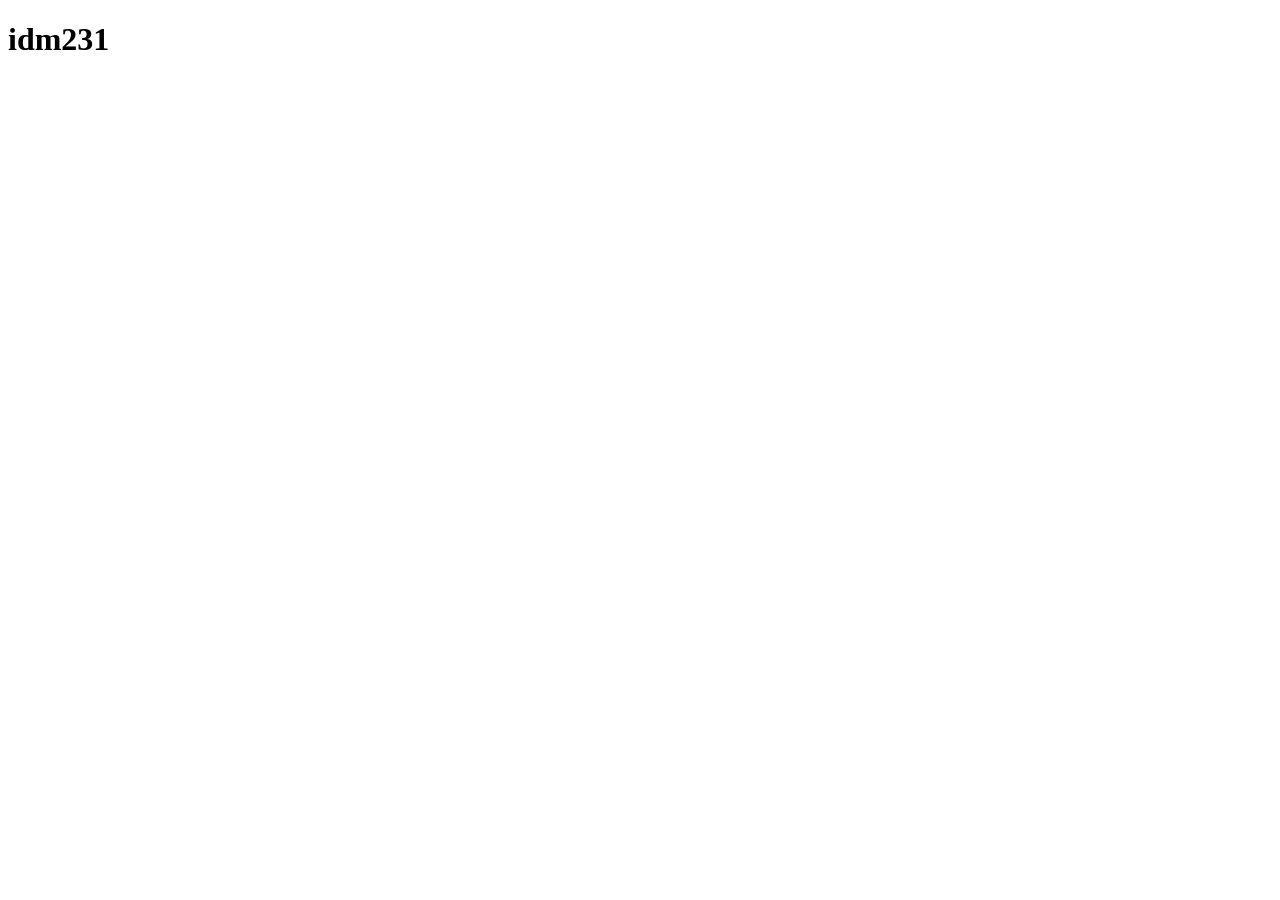
==== assignments/final/index.html @ 8eff5052 "added" ====
<!DOCTYPE html>
<html lang="en">
<head>
    <meta charset="UTF-8">
    <meta name="viewport" content="width=device-width, initial-scale=1.0">
    <title>IDM231</title>
</head>
<body>
    <h1>idm231</h1>
</body>
</html>
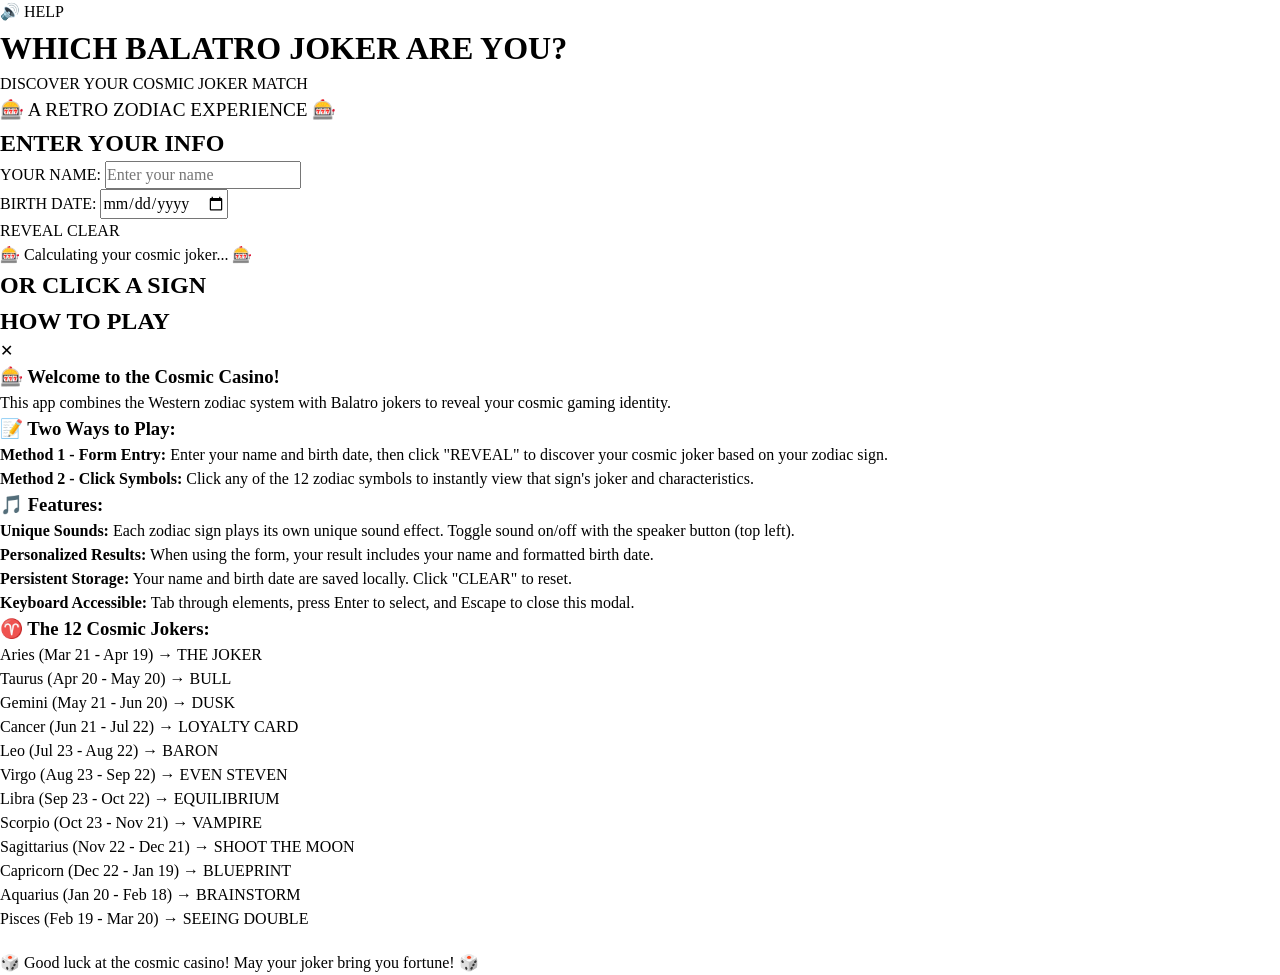
==== commit a0b0720d: "Added sounds and other files" ====
--- a/assignments/final/index.html
+++ b/assignments/final/index.html
@@ -3,9 +3,140 @@
 <head>
     <meta charset="UTF-8">
     <meta name="viewport" content="width=device-width, initial-scale=1.0">
-    <title>IDM231</title>
+    <meta name="description" content="Discover which Balatro joker matches your zodiac sign in this retro cosmic casino experience">
+    <title>Which Balatro Joker Are You? | Cosmic Zodiac Casino</title>
+    
+    <!-- CSS Reset -->
+    <link rel="stylesheet" href="reset.css">
+    
+    <!-- Main Styles -->
+    <link rel="stylesheet" href="style.css">
 </head>
 <body>
-    <h1>idm231</h1>
+    <!-- Animated Background Stars -->
+    <div class="stars"></div>
+    
+    <!-- Sound Toggle Button -->
+    <button id="soundToggle" class="sound-toggle" aria-label="Toggle sound">🔊</button>
+    
+    <!-- Help Button -->
+    <button id="helpBtn" class="help-btn" aria-label="Open help">HELP</button>
+    
+    <!-- Main Container -->
+    <div class="container">
+        <!-- Header -->
+        <header class="header">
+            <h1 class="title">WHICH BALATRO JOKER ARE YOU?</h1>
+            <p class="subtitle">DISCOVER YOUR COSMIC JOKER MATCH</p>
+            <p style="font-size: 1.2rem; color: var(--accent-gold);">🎰 A RETRO ZODIAC EXPERIENCE 🎰</p>
+        </header>
+        
+        <!-- Main Content Grid -->
+        <main class="main-content">
+            <!-- Form Section -->
+            <section class="form-section" aria-labelledby="form-title">
+                <h2 id="form-title" class="form-title">ENTER YOUR INFO</h2>
+                
+                <form id="zodiacForm" novalidate>
+                    <div class="form-group">
+                        <label for="name" class="form-label">YOUR NAME:</label>
+                        <input 
+                            type="text" 
+                            id="name" 
+                            name="name" 
+                            class="form-input" 
+                            placeholder="Enter your name"
+                            autocomplete="given-name"
+                            aria-required="true"
+                            aria-describedby="nameError"
+                        >
+                        <div id="nameError" class="error-message" role="alert"></div>
+                    </div>
+                    
+                    <div class="form-group">
+                        <label for="birthdate" class="form-label">BIRTH DATE:</label>
+                        <input 
+                            type="date" 
+                            id="birthdate" 
+                            name="birthdate" 
+                            class="form-input"
+                            aria-required="true"
+                            aria-describedby="dateError"
+                        >
+                        <div id="dateError" class="error-message" role="alert"></div>
+                    </div>
+                    
+                    <div class="button-group">
+                        <button type="submit" class="btn">REVEAL</button>
+                        <button type="button" id="clearBtn" class="btn btn-secondary">CLEAR</button>
+                    </div>
+                    
+                    <div class="loading" role="status" aria-live="polite">
+                        🎰 Calculating your cosmic joker... 🎰
+                    </div>
+                </form>
+            </section>
+            
+            <!-- Symbols Section -->
+            <section class="symbols-section" aria-labelledby="symbols-title">
+                <h2 id="symbols-title" class="symbols-title">OR CLICK A SIGN</h2>
+                <div class="symbols-grid" role="group" aria-label="Zodiac signs"></div>
+            </section>
+            
+            <!-- Result Section -->
+            <section class="result-section" role="region" aria-live="polite" aria-label="Your zodiac result">
+                <!-- Result will be here -->
+            </section>
+        </main>
+    </div>
+    
+    <!-- Help Modal -->
+    <div id="helpModal" class="modal" role="dialog" aria-labelledby="modal-title" aria-modal="true">
+        <div class="modal-content">
+            <div class="modal-header">
+                <h2 id="modal-title" class="modal-title">HOW TO PLAY</h2>
+                <button id="closeModal" class="close-btn" aria-label="Close help">✕</button>
+            </div>
+            <div class="modal-body">
+                <h3>🎰 Welcome to the Cosmic Casino!</h3>
+                <p>This app combines the Western zodiac system with Balatro jokers to reveal your cosmic gaming identity.</p>
+                
+                <h3>📝 Two Ways to Play:</h3>
+                <ul>
+                    <li><strong>Method 1 - Form Entry:</strong> Enter your name and birth date, then click "REVEAL" to discover your cosmic joker based on your zodiac sign.</li>
+                    <li><strong>Method 2 - Click Symbols:</strong> Click any of the 12 zodiac symbols to instantly view that sign's joker and characteristics.</li>
+                </ul>
+                
+                <h3>🎵 Features:</h3>
+                <ul>
+                    <li><strong>Unique Sounds:</strong> Each zodiac sign plays its own unique sound effect. Toggle sound on/off with the speaker button (top left).</li>
+                    <li><strong>Personalized Results:</strong> When using the form, your result includes your name and formatted birth date.</li>
+                    <li><strong>Persistent Storage:</strong> Your name and birth date are saved locally. Click "CLEAR" to reset.</li>
+                    <li><strong>Keyboard Accessible:</strong> Tab through elements, press Enter to select, and Escape to close this modal.</li>
+                </ul>
+                
+                <h3>♈ The 12 Cosmic Jokers:</h3>
+                <ul>
+                    <li>Aries (Mar 21 - Apr 19) → THE JOKER</li>
+                    <li>Taurus (Apr 20 - May 20) → BULL</li>
+                    <li>Gemini (May 21 - Jun 20) → DUSK</li>
+                    <li>Cancer (Jun 21 - Jul 22) → LOYALTY CARD</li>
+                    <li>Leo (Jul 23 - Aug 22) → BARON</li>
+                    <li>Virgo (Aug 23 - Sep 22) → EVEN STEVEN</li>
+                    <li>Libra (Sep 23 - Oct 22) → EQUILIBRIUM</li>
+                    <li>Scorpio (Oct 23 - Nov 21) → VAMPIRE</li>
+                    <li>Sagittarius (Nov 22 - Dec 21) → SHOOT THE MOON</li>
+                    <li>Capricorn (Dec 22 - Jan 19) → BLUEPRINT</li>
+                    <li>Aquarius (Jan 20 - Feb 18) → BRAINSTORM</li>
+                    <li>Pisces (Feb 19 - Mar 20) → SEEING DOUBLE</li>
+                </ul>
+                
+                <p style="margin-top: 20px; color: var(--accent-gold);">🎲 Good luck at the cosmic casino! May your joker bring you fortune! 🎲</p>
+            </div>
+        </div>
+    </div>
+    
+    <!-- JavaScript -->
+    <script src="script.js"></script>
 </body>
-</html>+</html>
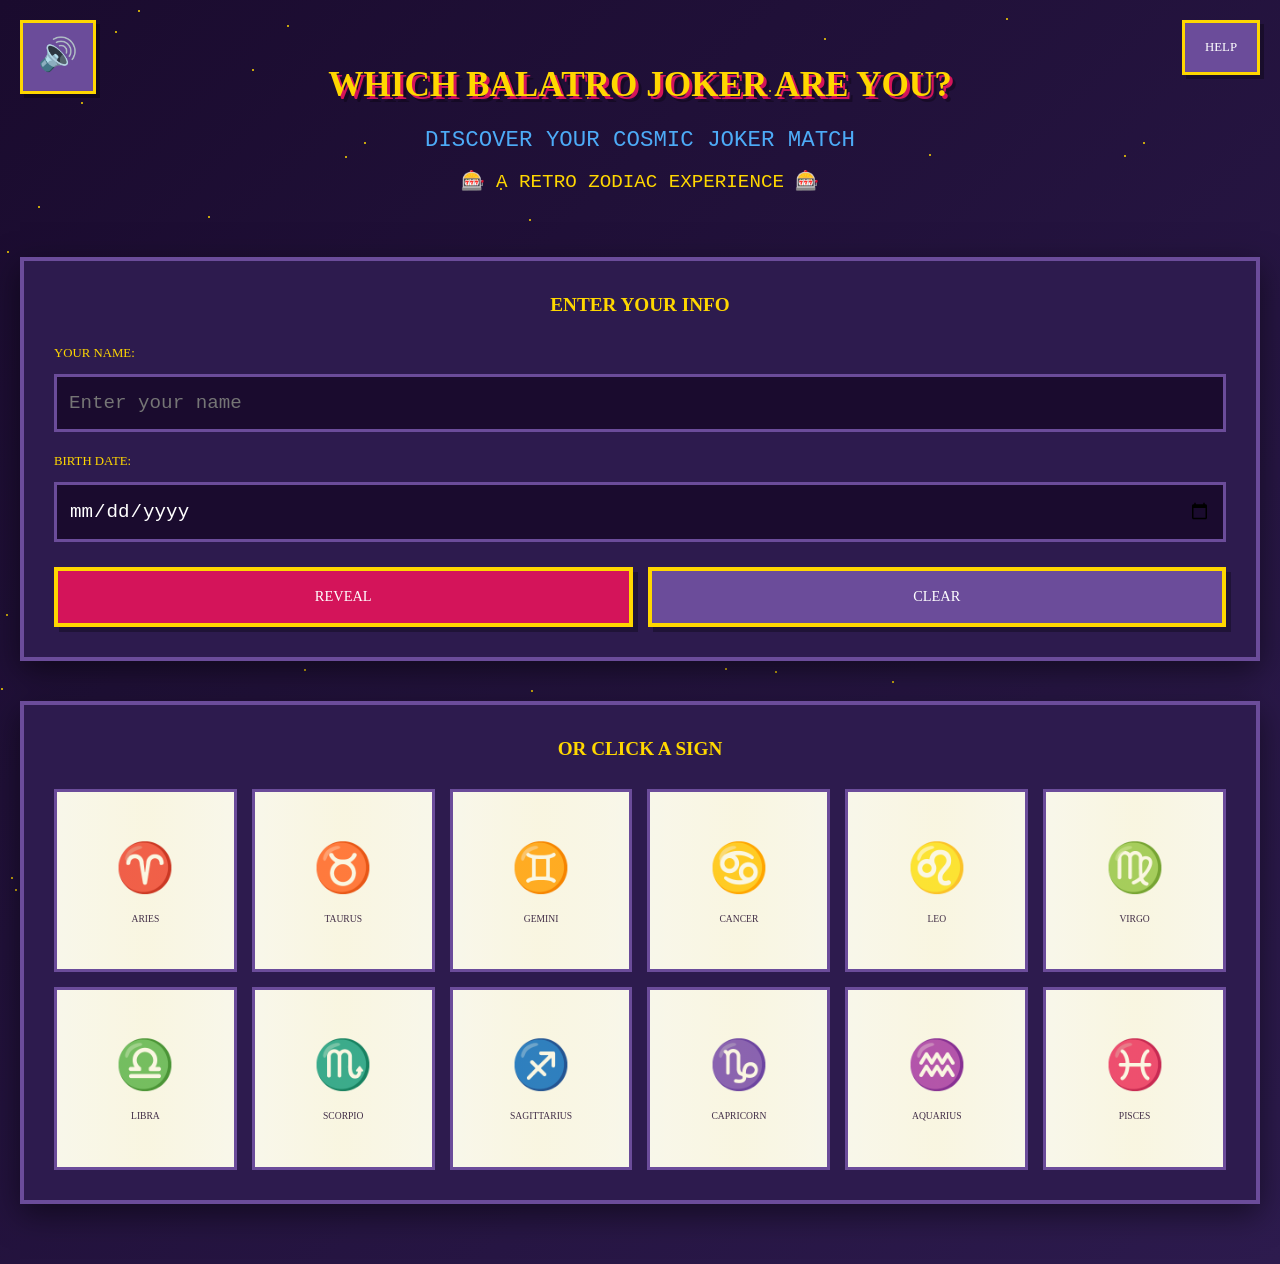
==== commit 2e5699a2: "fixed errors" ====
--- a/assignments/final/index.html
+++ b/assignments/final/index.html
@@ -137,6 +137,6 @@
     </div>
     
     <!-- JavaScript -->
-    <script src="script.js"></script>
+    <script src="scripts/script.js"></script>
 </body>
 </html>
--- a/assignments/final/style.css
+++ b/assignments/final/style.css
@@ -0,0 +1,561 @@
+@import url('https://fonts.googleapis.com/css2?family=Press+Start+2P&family=VT323&display=swap');
+
+:root {
+    /* Balatro Color Palette */
+    --primary-bg: #1a0b2e;
+    --secondary-bg: #2d1b4e;
+    --accent-purple: #6b4c9a;
+    --accent-gold: #ffd700;
+    --accent-red: #d4145a;
+    --accent-blue: #4dabf7;
+    --card-bg: #f8f9fa;
+    --text-light: #ffffff;
+    --text-dark: #2d1b4e;
+    --border-gold: #ffa500;
+    --shadow: rgba(0, 0, 0, 0.5);
+    --error-red: #ff4444;
+    --success-green: #4caf50;
+}
+
+body {
+    font-family: 'VT323', monospace;
+    background: linear-gradient(135deg, var(--primary-bg) 0%, var(--secondary-bg) 100%);
+    color: var(--text-light);
+    min-height: 100vh;
+    overflow-x: hidden;
+    position: relative;
+}
+
+/* Animated Background Stars */
+.stars {
+    position: fixed;
+    top: 0;
+    left: 0;
+    width: 100%;
+    height: 100%;
+    pointer-events: none;
+    z-index: 0;
+}
+
+.star {
+    position: absolute;
+    width: 2px;
+    height: 2px;
+    background: var(--accent-gold);
+    border-radius: 50%;
+    animation: twinkle 3s infinite;
+}
+
+@keyframes twinkle {
+    0%, 100% { opacity: 0.3; }
+    50% { opacity: 1; }
+}
+
+/* Main Container */
+.container {
+    max-width: 1280px;
+    margin: 0 auto;
+    padding: 20px;
+    position: relative;
+    z-index: 1;
+}
+
+/* Header */
+.header {
+    text-align: center;
+    padding: 40px 20px 20px;
+}
+
+.title {
+    font-family: 'Press Start 2P', cursive;
+    font-size: 2.2rem;
+    color: var(--accent-gold);
+    text-shadow: 
+        3px 3px 0px var(--accent-red),
+        6px 6px 0px rgba(0,0,0,0.3);
+    margin-bottom: 15px;
+    animation: pulse 2s ease-in-out infinite;
+    line-height: 1.4;
+}
+
+@keyframes pulse {
+    0%, 100% { transform: scale(1); }
+    50% { transform: scale(1.03); }
+}
+
+.subtitle {
+    font-size: 1.4rem;
+    color: var(--accent-blue);
+    margin-bottom: 10px;
+}
+
+/* Help Button */
+.help-btn {
+    position: fixed;
+    top: 20px;
+    right: 20px;
+    z-index: 100;
+    font-family: 'Press Start 2P', cursive;
+    font-size: 0.8rem;
+    padding: 15px 20px;
+    background: var(--accent-purple);
+    border: 3px solid var(--accent-gold);
+    color: var(--text-light);
+    box-shadow: 4px 4px 0px rgba(0,0,0,0.3);
+    transition: all 0.3s ease;
+}
+
+.help-btn:hover {
+    transform: translate(-2px, -2px);
+    box-shadow: 6px 6px 0px rgba(0,0,0,0.4);
+    background: var(--accent-red);
+}
+
+.help-btn:focus {
+    outline: 3px solid var(--accent-gold);
+    outline-offset: 3px;
+}
+
+/* Sound Toggle Button */
+.sound-toggle {
+    position: fixed;
+    top: 20px;
+    left: 20px;
+    z-index: 100;
+    font-size: 2rem;
+    padding: 10px 15px;
+    background: var(--accent-purple);
+    border: 3px solid var(--accent-gold);
+    box-shadow: 4px 4px 0px rgba(0,0,0,0.3);
+    transition: all 0.3s ease;
+}
+
+.sound-toggle:hover {
+    transform: translate(-2px, -2px);
+    box-shadow: 6px 6px 0px rgba(0,0,0,0.4);
+    background: var(--accent-red);
+}
+
+.sound-toggle:focus {
+    outline: 3px solid var(--accent-gold);
+    outline-offset: 3px;
+}
+
+/* Modal */
+.modal {
+    display: none;
+    position: fixed;
+    top: 0;
+    left: 0;
+    width: 100%;
+    height: 100%;
+    background: rgba(0, 0, 0, 0.8);
+    z-index: 1000;
+    justify-content: center;
+    align-items: center;
+    animation: fadeIn 0.3s ease;
+}
+
+.modal.active {
+    display: flex;
+}
+
+.modal-content {
+    background: var(--secondary-bg);
+    border: 5px solid var(--accent-gold);
+    padding: 40px;
+    max-width: 700px;
+    width: 90%;
+    max-height: 80vh;
+    overflow-y: auto;
+    box-shadow: 0 0 30px var(--accent-gold);
+    animation: slideIn 0.4s ease;
+}
+
+@keyframes slideIn {
+    from {
+        opacity: 0;
+        transform: translateY(-50px);
+    }
+    to {
+        opacity: 1;
+        transform: translateY(0);
+    }
+}
+
+.modal-header {
+    display: flex;
+    justify-content: space-between;
+    align-items: center;
+    margin-bottom: 30px;
+}
+
+.modal-title {
+    font-family: 'Press Start 2P', cursive;
+    font-size: 1.5rem;
+    color: var(--accent-gold);
+}
+
+.close-btn {
+    font-family: 'Press Start 2P', cursive;
+    font-size: 1.5rem;
+    color: var(--accent-red);
+    background: transparent;
+    border: none;
+    padding: 10px;
+    transition: transform 0.2s ease;
+}
+
+.close-btn:hover {
+    transform: scale(1.2);
+}
+
+.close-btn:focus {
+    outline: 3px solid var(--accent-gold);
+}
+
+.modal-body {
+    font-size: 1.2rem;
+    line-height: 1.8;
+}
+
+.modal-body h3 {
+    font-family: 'Press Start 2P', cursive;
+    font-size: 1.1rem;
+    color: var(--accent-blue);
+    margin: 20px 0 10px;
+}
+
+.modal-body ul {
+    list-style: none;
+    margin-left: 20px;
+}
+
+.modal-body li {
+    margin: 10px 0;
+}
+
+.modal-body li:before {
+    content: "🎰 ";
+}
+
+/* Main Layout */
+.main-content {
+    display: grid;
+    grid-template-columns: 1fr 1fr;
+    gap: 40px;
+    margin: 40px 0;
+}
+
+/* Form Section */
+.form-section {
+    background: var(--secondary-bg);
+    border: 4px solid var(--accent-purple);
+    padding: 30px;
+    box-shadow: 0 10px 30px var(--shadow);
+}
+
+.form-title {
+    font-family: 'Press Start 2P', cursive;
+    font-size: 1.2rem;
+    color: var(--accent-gold);
+    margin-bottom: 25px;
+    text-align: center;
+}
+
+.form-group {
+    margin-bottom: 20px;
+}
+
+.form-label {
+    font-family: 'Press Start 2P', cursive;
+    font-size: 0.8rem;
+    color: var(--accent-gold);
+    display: block;
+    margin-bottom: 10px;
+}
+
+.form-input {
+    width: 100%;
+    padding: 12px;
+    background: var(--primary-bg);
+    border: 3px solid var(--accent-purple);
+    color: var(--text-light);
+    font-size: 1.2rem;
+    transition: all 0.3s ease;
+}
+
+.form-input:focus {
+    outline: none;
+    border-color: var(--accent-gold);
+    box-shadow: 0 0 10px var(--accent-gold);
+}
+
+.form-input.error {
+    border-color: var(--error-red);
+}
+
+.error-message {
+    color: var(--error-red);
+    font-size: 1rem;
+    margin-top: 5px;
+    display: none;
+}
+
+.error-message.active {
+    display: block;
+}
+
+.button-group {
+    display: flex;
+    gap: 15px;
+    margin-top: 25px;
+}
+
+.btn {
+    font-family: 'Press Start 2P', cursive;
+    font-size: 0.9rem;
+    padding: 15px 25px;
+    background: var(--accent-red);
+    border: 4px solid var(--accent-gold);
+    color: var(--text-light);
+    box-shadow: 5px 5px 0px rgba(0,0,0,0.3);
+    transition: all 0.3s ease;
+    flex: 1;
+}
+
+.btn:hover {
+    transform: translate(-2px, -2px);
+    box-shadow: 7px 7px 0px rgba(0,0,0,0.4);
+    background: var(--accent-gold);
+    color: var(--text-dark);
+}
+
+.btn:active {
+    transform: translate(0, 0);
+    box-shadow: 3px 3px 0px rgba(0,0,0,0.3);
+}
+
+.btn:focus {
+    outline: 3px solid var(--accent-gold);
+    outline-offset: 3px;
+}
+
+.btn-secondary {
+    background: var(--accent-purple);
+}
+
+.btn-secondary:hover {
+    background: var(--accent-blue);
+}
+
+/* Loading State */
+.loading {
+    display: none;
+    text-align: center;
+    margin-top: 20px;
+    font-size: 1.1rem;
+    color: var(--accent-blue);
+}
+
+.loading.active {
+    display: block;
+    animation: fadeIn 0.3s ease;
+}
+
+@keyframes fadeIn {
+    from { opacity: 0; }
+    to { opacity: 1; }
+}
+
+/* Symbols Section */
+.symbols-section {
+    background: var(--secondary-bg);
+    border: 4px solid var(--accent-purple);
+    padding: 30px;
+    box-shadow: 0 10px 30px var(--shadow);
+}
+
+.symbols-title {
+    font-family: 'Press Start 2P', cursive;
+    font-size: 1.2rem;
+    color: var(--accent-gold);
+    margin-bottom: 25px;
+    text-align: center;
+}
+
+.symbols-grid {
+    display: grid;
+    grid-template-columns: repeat(4, 1fr);
+    gap: 15px;
+}
+
+.symbol-btn {
+    aspect-ratio: 1;
+    background: var(--card-bg);
+    border: 3px solid var(--accent-purple);
+    display: flex;
+    flex-direction: column;
+    align-items: center;
+    justify-content: center;
+    gap: 5px;
+    transition: all 0.3s ease;
+    position: relative;
+    overflow: hidden;
+}
+
+.symbol-btn:before {
+    content: '';
+    position: absolute;
+    top: -50%;
+    left: -50%;
+    width: 200%;
+    height: 200%;
+    background: linear-gradient(
+        45deg,
+        transparent,
+        rgba(255, 215, 0, 0.1),
+        transparent
+    );
+    transform: rotate(45deg);
+    transition: all 0.5s ease;
+}
+
+.symbol-btn:hover:before {
+    left: 100%;
+}
+
+.symbol-btn:hover {
+    transform: translateY(-5px);
+    border-color: var(--accent-gold);
+    box-shadow: 0 10px 20px var(--shadow);
+}
+
+.symbol-btn:focus {
+    outline: 3px solid var(--accent-gold);
+    outline-offset: 2px;
+}
+
+.symbol-icon {
+    font-size: 3rem;
+}
+
+.symbol-name {
+    font-family: 'Press Start 2P', cursive;
+    font-size: 0.6rem;
+    color: var(--text-dark);
+}
+
+/* Result Section */
+.result-section {
+    grid-column: 1 / -1;
+    background: var(--secondary-bg);
+    border: 5px solid var(--accent-gold);
+    padding: 40px;
+    box-shadow: 
+        0 0 30px var(--accent-gold),
+        0 20px 40px var(--shadow);
+    display: none;
+    animation: cardSlideIn 0.8s ease;
+    text-align: center;
+}
+
+.result-section.active {
+    display: block;
+}
+
+@keyframes cardSlideIn {
+    from {
+        opacity: 0;
+        transform: translateX(-100%) rotate(-5deg);
+    }
+    to {
+        opacity: 1;
+        transform: translateX(0) rotate(0);
+    }
+}
+
+.result-greeting {
+    font-size: 1.5rem;
+    color: var(--accent-blue);
+    margin-bottom: 15px;
+}
+
+.result-title {
+    font-family: 'Press Start 2P', cursive;
+    font-size: 1.3rem;
+    color: var(--accent-gold);
+    margin-bottom: 20px;
+}
+
+.result-joker {
+    font-size: 5rem;
+    margin: 20px 0;
+}
+
+.result-name {
+    font-family: 'Press Start 2P', cursive;
+    font-size: 1.8rem;
+    color: var(--accent-red);
+    margin: 15px 0;
+}
+
+.result-zodiac {
+    font-size: 1.3rem;
+    color: var(--accent-blue);
+    margin: 10px 0;
+}
+
+.result-dates {
+    font-size: 1.2rem;
+    color: #ccc;
+    margin-bottom: 15px;
+}
+
+.result-birthdate {
+    font-size: 1.1rem;
+    color: var(--accent-gold);
+    margin-bottom: 20px;
+}
+
+.result-description {
+    font-size: 1.3rem;
+    line-height: 1.6;
+    margin: 20px 0;
+    max-width: 800px;
+    margin-left: auto;
+    margin-right: auto;
+}
+
+.result-effect {
+    background: var(--accent-purple);
+    color: var(--text-light);
+    padding: 15px;
+    margin: 20px auto;
+    border-radius: 5px;
+    font-size: 1.1rem;
+    border: 3px solid var(--accent-gold);
+    max-width: 600px;
+}
+
+/* Responsive adjustments for 1280px */
+@media (max-width: 1280px) {
+    .main-content {
+        grid-template-columns: 1fr;
+    }
+    
+    .symbols-grid {
+        grid-template-columns: repeat(6, 1fr);
+    }
+}
+
+/* Accessibility - Focus Visible */
+*:focus-visible {
+    outline: 3px solid var(--accent-gold);
+    outline-offset: 3px;
+}
+
+/* Smooth Transitions */
+* {
+    transition: outline 0.2s ease;
+}
